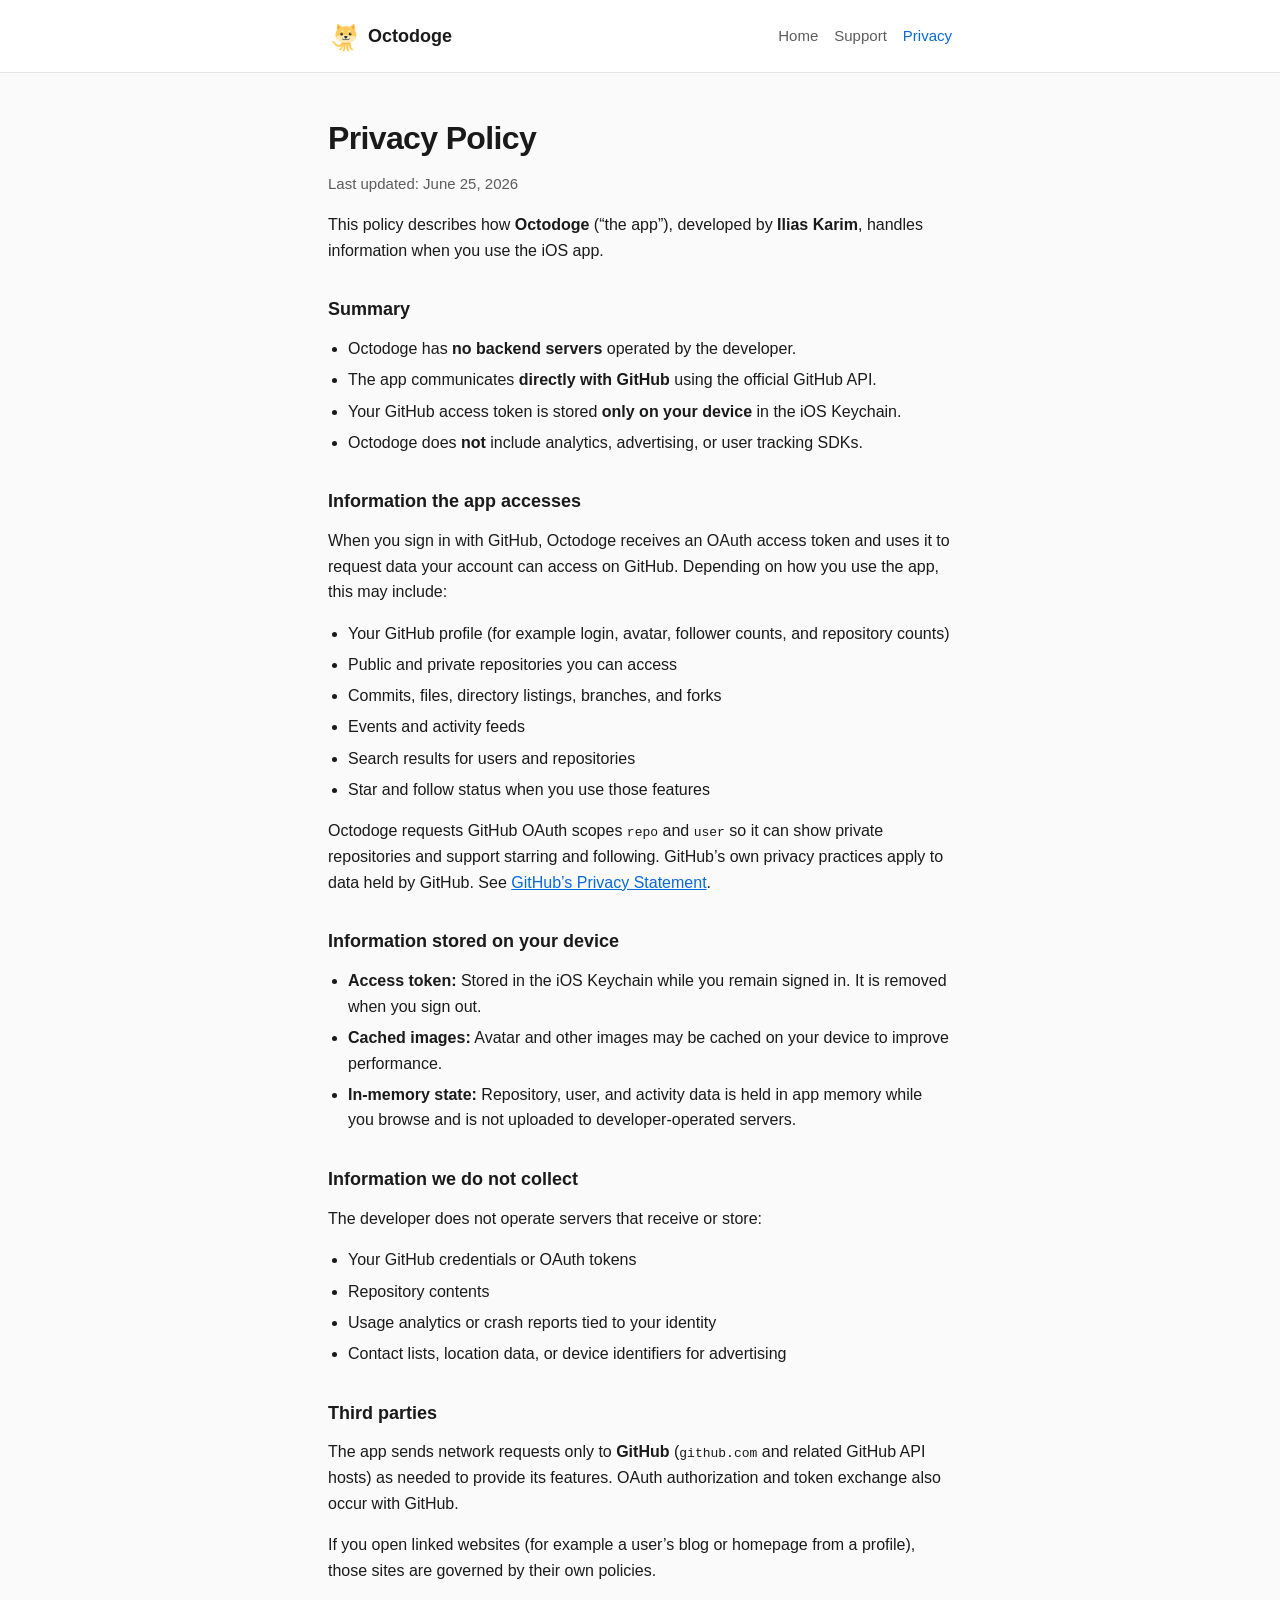
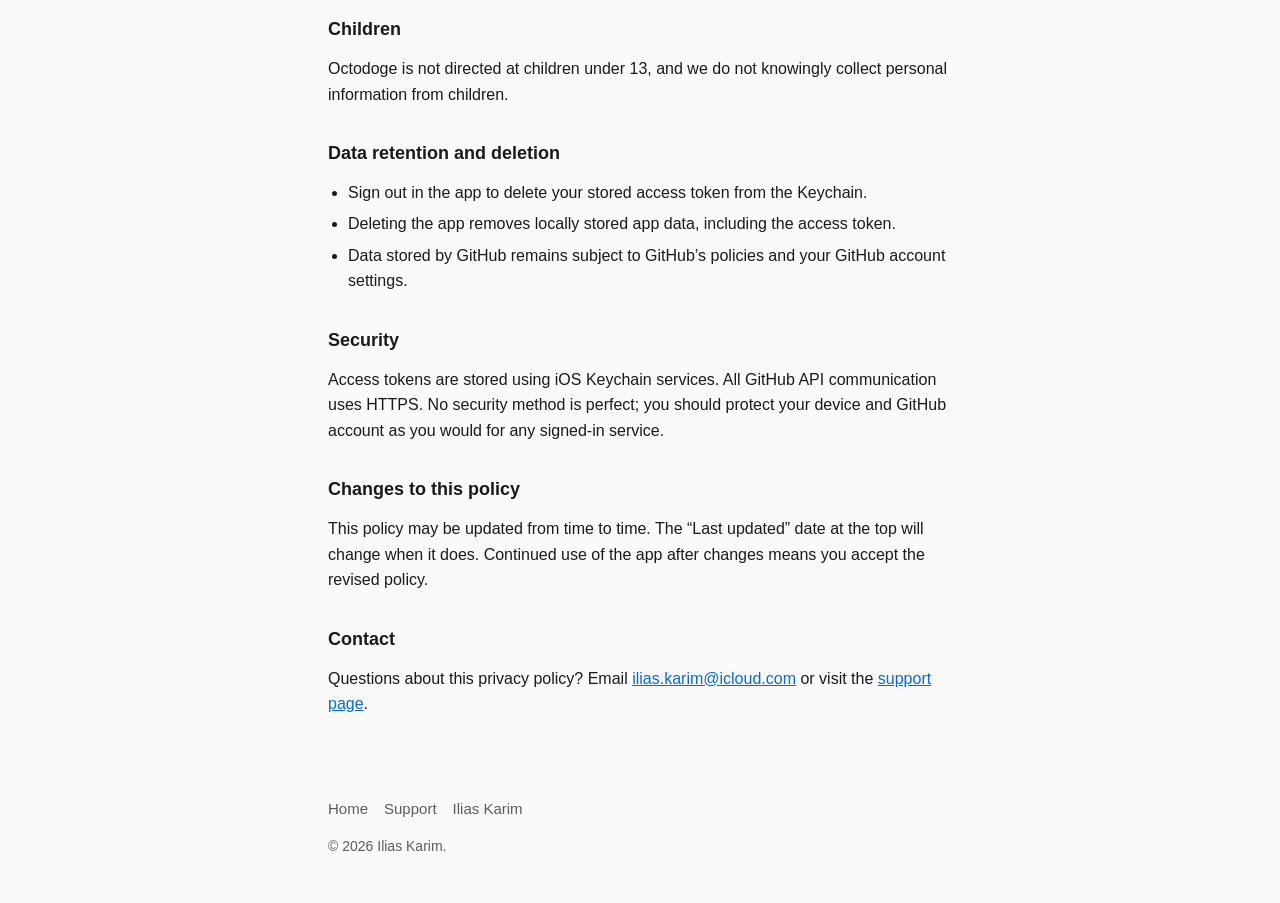
==== privacy/index.html @ dbbca690 "Add favicon and apple-touch-icon across the site. Co-authored-by: Cursor <cursoragent@cursor.com>" ====
<!DOCTYPE html>
<html lang="en">
  <head>
    <meta charset="utf-8" />
    <meta name="viewport" content="width=device-width, initial-scale=1" />
    <title>Octodoge Privacy Policy</title>
    <meta
      name="description"
      content="Privacy policy for Octodoge on iOS."
    />
    <link rel="icon" href="/assets/favicon.png" type="image/png" />
    <link rel="apple-touch-icon" href="/assets/apple-touch-icon.png" />
    <link rel="stylesheet" href="/styles.css" />
  </head>
  <body>
    <header>
      <div class="header-inner">
        <a class="logo" href="/">
          <img src="/assets/octodoge.png" width="32" height="32" alt="" />
          <span>Octodoge</span>
        </a>
        <nav aria-label="Site">
          <a href="/">Home</a>
          <a href="/support/">Support</a>
          <a href="/privacy/" aria-current="page">Privacy</a>
        </nav>
      </div>
    </header>

    <main class="prose">
      <h1>Privacy Policy</h1>
      <p class="updated">Last updated: June 25, 2026</p>

      <p>
        This policy describes how <strong>Octodoge</strong> (“the app”), developed by
        <strong>Ilias Karim</strong>, handles information when you use the iOS app.
      </p>

      <h2>Summary</h2>
      <ul>
        <li>Octodoge has <strong>no backend servers</strong> operated by the developer.</li>
        <li>The app communicates <strong>directly with GitHub</strong> using the official GitHub API.</li>
        <li>Your GitHub access token is stored <strong>only on your device</strong> in the iOS Keychain.</li>
        <li>Octodoge does <strong>not</strong> include analytics, advertising, or user tracking SDKs.</li>
      </ul>

      <h2>Information the app accesses</h2>
      <p>
        When you sign in with GitHub, Octodoge receives an OAuth access token and uses it to request
        data your account can access on GitHub. Depending on how you use the app, this may include:
      </p>
      <ul>
        <li>Your GitHub profile (for example login, avatar, follower counts, and repository counts)</li>
        <li>Public and private repositories you can access</li>
        <li>Commits, files, directory listings, branches, and forks</li>
        <li>Events and activity feeds</li>
        <li>Search results for users and repositories</li>
        <li>Star and follow status when you use those features</li>
      </ul>
      <p>
        Octodoge requests GitHub OAuth scopes <code>repo</code> and <code>user</code> so it can show
        private repositories and support starring and following. GitHub’s own privacy practices apply
        to data held by GitHub. See
        <a href="https://docs.github.com/en/site-policy/privacy-policies/github-general-privacy-statement"
          >GitHub’s Privacy Statement</a
        >.
      </p>

      <h2>Information stored on your device</h2>
      <ul>
        <li>
          <strong>Access token:</strong> Stored in the iOS Keychain while you remain signed in. It is
          removed when you sign out.
        </li>
        <li>
          <strong>Cached images:</strong> Avatar and other images may be cached on your device to
          improve performance.
        </li>
        <li>
          <strong>In-memory state:</strong> Repository, user, and activity data is held in app memory
          while you browse and is not uploaded to developer-operated servers.
        </li>
      </ul>

      <h2>Information we do not collect</h2>
      <p>The developer does not operate servers that receive or store:</p>
      <ul>
        <li>Your GitHub credentials or OAuth tokens</li>
        <li>Repository contents</li>
        <li>Usage analytics or crash reports tied to your identity</li>
        <li>Contact lists, location data, or device identifiers for advertising</li>
      </ul>

      <h2>Third parties</h2>
      <p>
        The app sends network requests only to <strong>GitHub</strong> (<code>github.com</code> and
        related GitHub API hosts) as needed to provide its features. OAuth authorization and token
        exchange also occur with GitHub.
      </p>
      <p>
        If you open linked websites (for example a user’s blog or homepage from a profile), those
        sites are governed by their own policies.
      </p>

      <h2>Children</h2>
      <p>Octodoge is not directed at children under 13, and we do not knowingly collect personal information from children.</p>

      <h2>Data retention and deletion</h2>
      <ul>
        <li>Sign out in the app to delete your stored access token from the Keychain.</li>
        <li>Deleting the app removes locally stored app data, including the access token.</li>
        <li>Data stored by GitHub remains subject to GitHub’s policies and your GitHub account settings.</li>
      </ul>

      <h2>Security</h2>
      <p>
        Access tokens are stored using iOS Keychain services. All GitHub API communication uses
        HTTPS. No security method is perfect; you should protect your device and GitHub account as
        you would for any signed-in service.
      </p>

      <h2>Changes to this policy</h2>
      <p>
        This policy may be updated from time to time. The “Last updated” date at the top will change
        when it does. Continued use of the app after changes means you accept the revised policy.
      </p>

      <h2>Contact</h2>
      <p>
        Questions about this privacy policy? Email
        <a href="mailto:ilias.karim@icloud.com">ilias.karim@icloud.com</a> or visit the
        <a href="/support/">support page</a>.
      </p>
    </main>

    <footer>
      <nav aria-label="Footer">
        <a href="/">Home</a>
        <a href="/support/">Support</a>
        <a href="https://iliaskarim.com">Ilias Karim</a>
      </nav>
      <p>© 2026 Ilias Karim.</p>
    </footer>
  </body>
</html>
---- styles.css ----
:root {
  color-scheme: light dark;
  --bg: #fafafa;
  --surface: #ffffff;
  --text: #1a1a1a;
  --muted: #5c5c5c;
  --accent: #0969da;
  --border: #e6e6e6;
  --max-width: 42rem;
}

@media (prefers-color-scheme: dark) {
  :root {
    --bg: #0d1117;
    --surface: #161b22;
    --text: #f0f6fc;
    --muted: #8b949e;
    --accent: #58a6ff;
    --border: #30363d;
  }
}

* {
  box-sizing: border-box;
}

body {
  margin: 0;
  font-family: -apple-system, BlinkMacSystemFont, "Segoe UI", Roboto, Helvetica, Arial, sans-serif;
  line-height: 1.6;
  color: var(--text);
  background: var(--bg);
}

a {
  color: var(--accent);
}

a:hover {
  text-decoration: none;
}

header {
  border-bottom: 1px solid var(--border);
  background: var(--surface);
}

.header-inner {
  max-width: var(--max-width);
  margin: 0 auto;
  padding: 1.25rem 1.5rem;
  display: flex;
  align-items: center;
  justify-content: space-between;
  gap: 1rem;
}

.logo {
  display: inline-flex;
  align-items: center;
  gap: 0.5rem;
  font-size: 1.125rem;
  font-weight: 700;
  line-height: 1;
  color: var(--text);
  text-decoration: none;
}

.logo img {
  display: block;
  width: 2rem;
  height: 2rem;
  flex-shrink: 0;
}

nav {
  display: flex;
  gap: 1rem;
  font-size: 0.9375rem;
}

nav a {
  color: var(--muted);
  text-decoration: none;
}

nav a:hover,
nav a[aria-current="page"] {
  color: var(--accent);
}

main {
  max-width: var(--max-width);
  margin: 0 auto;
  padding: 2.5rem 1.5rem 4rem;
}

.hero {
  margin-bottom: 2.5rem;
}

.hero h1 {
  margin: 0 0 0.75rem;
  font-size: clamp(2rem, 5vw, 2.75rem);
  line-height: 1.15;
  letter-spacing: -0.02em;
}

.lead {
  margin: 0;
  font-size: 1.125rem;
  color: var(--muted);
  max-width: 36rem;
}

.phone-strip {
  display: flex;
  flex-wrap: wrap;
  justify-content: center;
  align-items: flex-end;
  gap: 0.85rem;
  width: min(50rem, calc(100vw - 2rem));
  margin: 2rem 0 0;
  margin-left: 50%;
  translate: -50%;
}

.phone {
  position: relative;
  margin: 0;
  width: min(11rem, calc(50% - 0.5rem));
  border-radius: 1.65rem;
  padding: 0.35rem;
  background: #1c1c1e;
  box-shadow:
    0 0 0 1px rgba(0, 0, 0, 0.12),
    0 1rem 2.5rem rgba(0, 0, 0, 0.12);
}

.phone::after {
  content: "";
  position: absolute;
  z-index: 1;
  top: 0.72rem;
  left: 50%;
  translate: -50% 0;
  width: 30%;
  height: 1.05rem;
  border-radius: 999px;
  background: #000;
  pointer-events: none;
}

@media (min-width: 40rem) {
  .phone-strip {
    flex-wrap: nowrap;
    gap: 0.75rem;
  }

  .phone {
    width: min(11.25rem, 23%);
  }
}

@media (prefers-color-scheme: dark) {
  .phone {
    background: #2c2c2e;
    box-shadow:
      0 0 0 1px rgba(255, 255, 255, 0.08),
      0 1rem 2.5rem rgba(0, 0, 0, 0.45);
  }
}

.phone img {
  display: block;
  width: 100%;
  height: auto;
  border-radius: 1.35rem;
}

.card {
  background: var(--surface);
  border: 1px solid var(--border);
  border-radius: 0.75rem;
  padding: 1.25rem 1.5rem;
  margin-bottom: 1rem;
}

.card h2,
.card h3 {
  margin: 0 0 0.5rem;
  font-size: 1rem;
}

.card p:last-child,
.card ul:last-child {
  margin-bottom: 0;
}

.features {
  display: grid;
  gap: 1rem;
  margin: 2rem 0;
}

.features h2 {
  margin: 0 0 1rem;
  font-size: 1.25rem;
}

.feature-grid {
  display: grid;
  gap: 1rem;
}

@media (min-width: 36rem) {
  .feature-grid {
    grid-template-columns: repeat(2, minmax(0, 1fr));
  }
}

ul {
  padding-left: 1.25rem;
}

li + li {
  margin-top: 0.35rem;
}

.contact-list {
  list-style: none;
  padding: 0;
  margin: 0;
}

.contact-list li + li {
  margin-top: 0.75rem;
}

.contact-label {
  display: block;
  font-size: 0.8125rem;
  font-weight: 600;
  text-transform: uppercase;
  letter-spacing: 0.04em;
  color: var(--muted);
  margin-bottom: 0.15rem;
}

footer {
  max-width: var(--max-width);
  margin: 0 auto;
  padding: 0 1.5rem 2rem;
  color: var(--muted);
  font-size: 0.875rem;
}

footer nav {
  margin-bottom: 0.75rem;
}

.prose h1 {
  margin: 0 0 0.5rem;
  font-size: 2rem;
  letter-spacing: -0.02em;
}

.prose h2 {
  margin: 2rem 0 0.75rem;
  font-size: 1.125rem;
}

.prose p,
.prose ul {
  margin: 0 0 1rem;
}

.prose .updated {
  color: var(--muted);
  font-size: 0.9375rem;
}
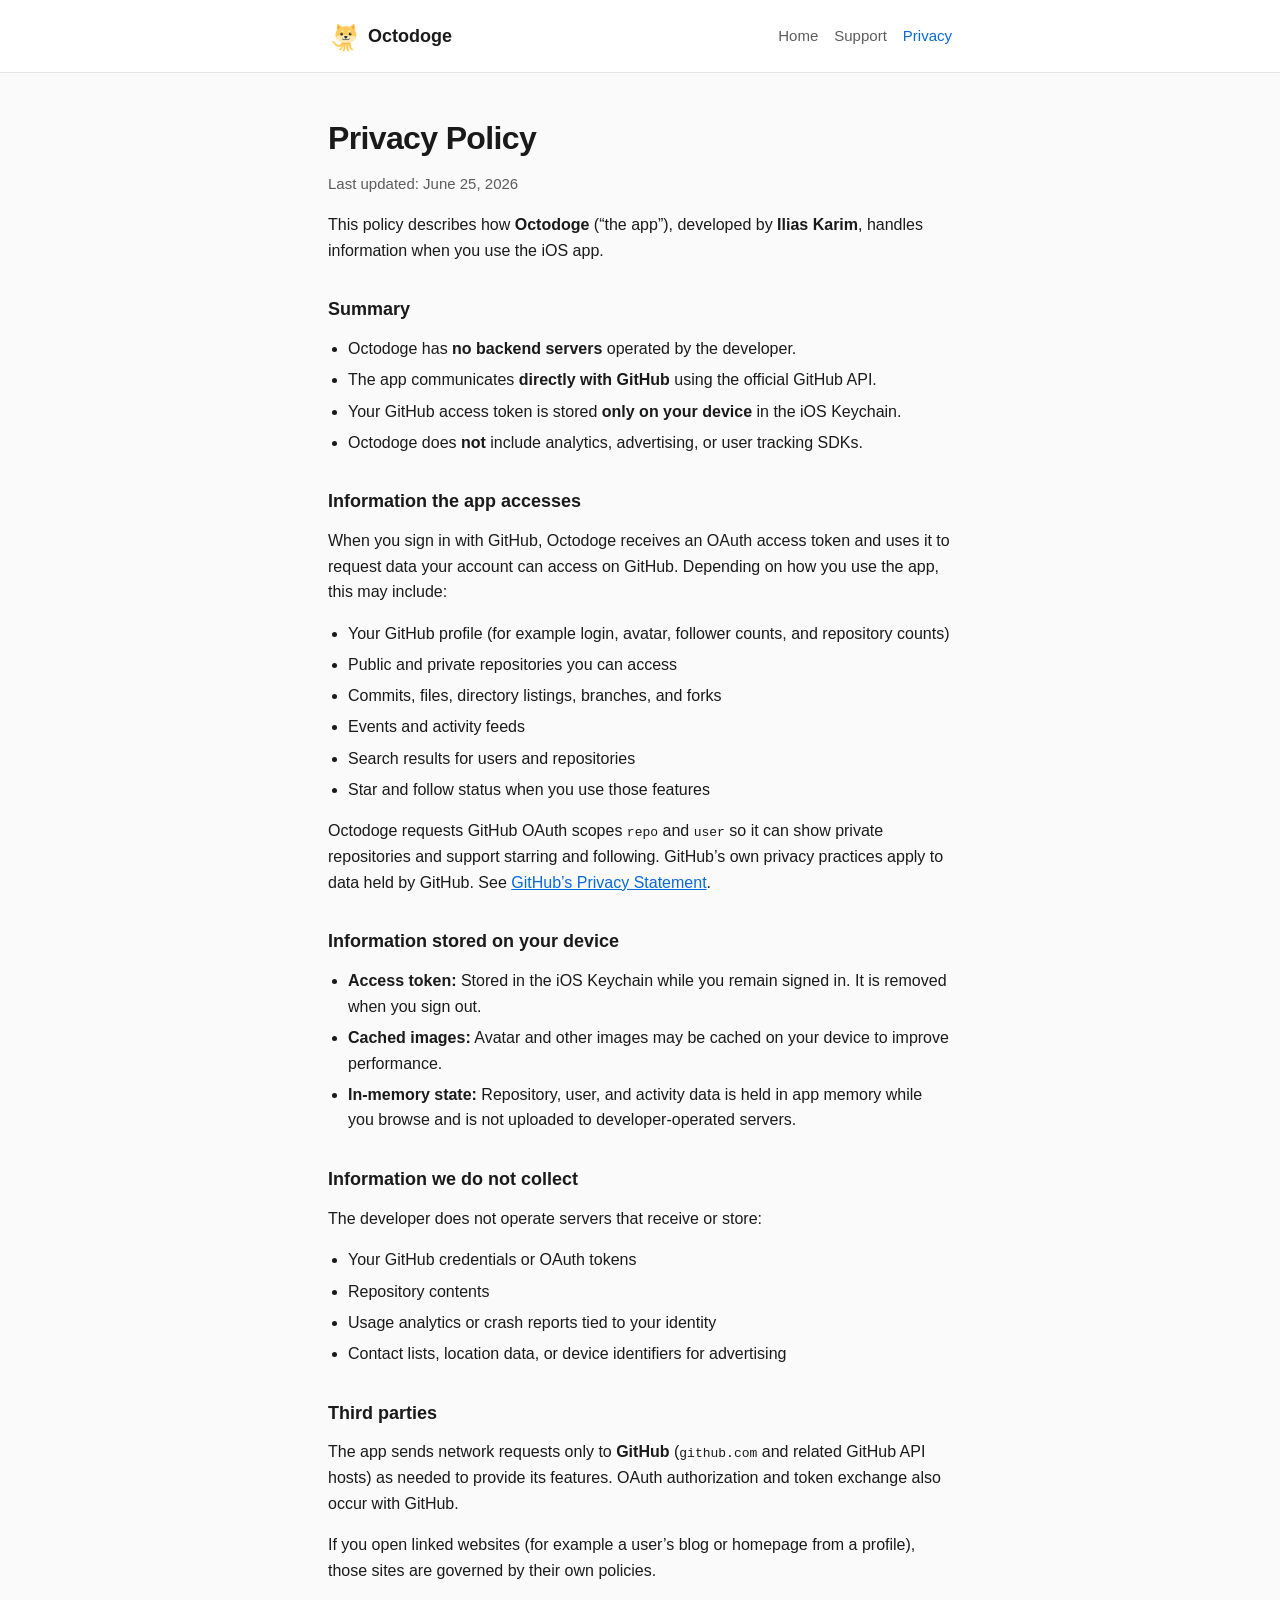
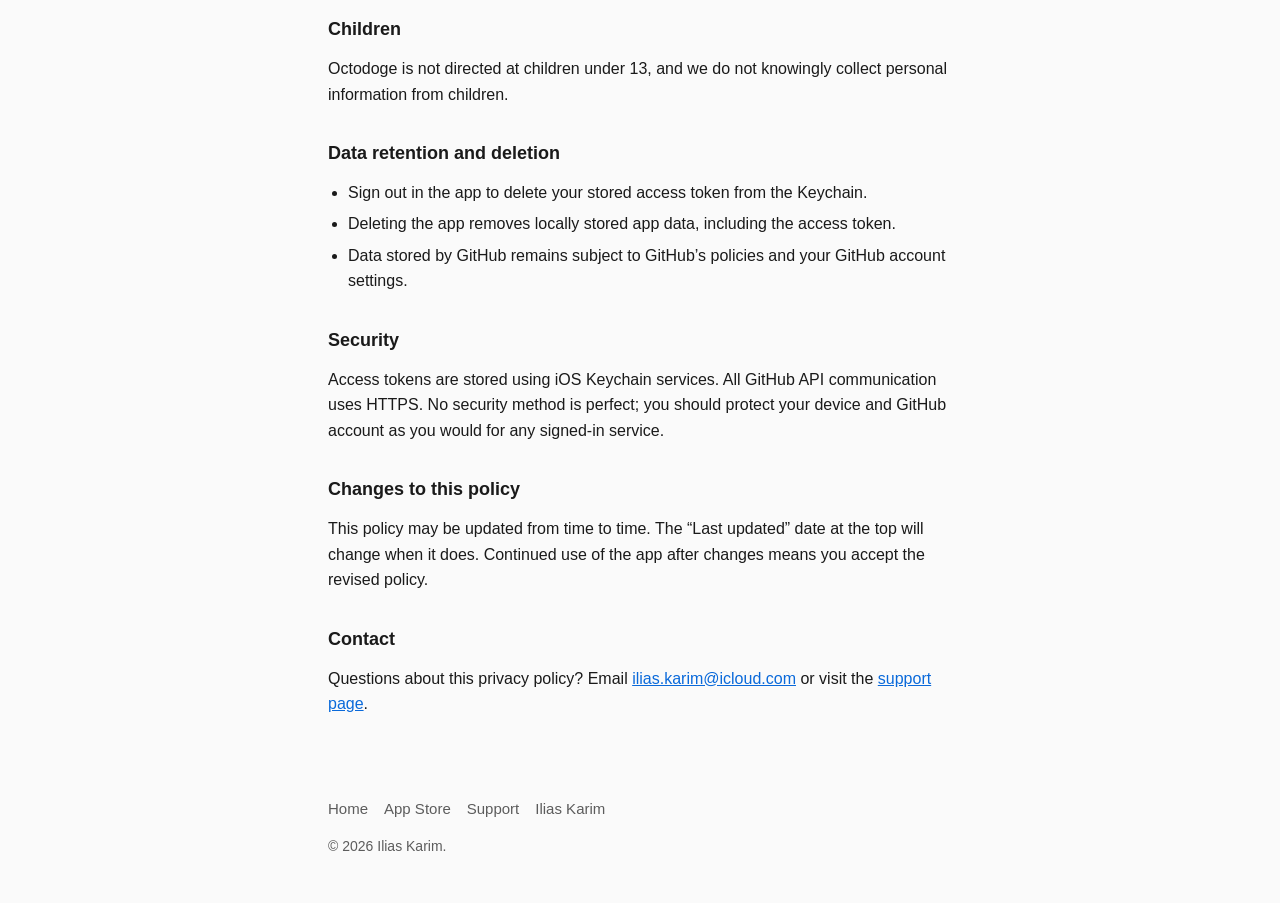
==== commit 79d146fe: "Add App Store download badge now that the app is live. Link the official badge from the homepage her" ====
--- a/privacy/index.html
+++ b/privacy/index.html
@@ -136,6 +136,7 @@
     <footer>
       <nav aria-label="Footer">
         <a href="/">Home</a>
+        <a href="https://apps.apple.com/app/octodoge-github-companion/id6784353654">App Store</a>
         <a href="/support/">Support</a>
         <a href="https://iliaskarim.com">Ilias Karim</a>
       </nav>
--- a/styles.css
+++ b/styles.css
@@ -111,6 +111,21 @@
   font-size: 1.125rem;
   color: var(--muted);
   max-width: 36rem;
+}
+
+.store-cta {
+  margin: 1.5rem 0 0;
+}
+
+.app-store-badge {
+  display: inline-block;
+  line-height: 0;
+}
+
+.app-store-badge img {
+  display: block;
+  width: 7.5rem;
+  height: auto;
 }
 
 .phone-strip {
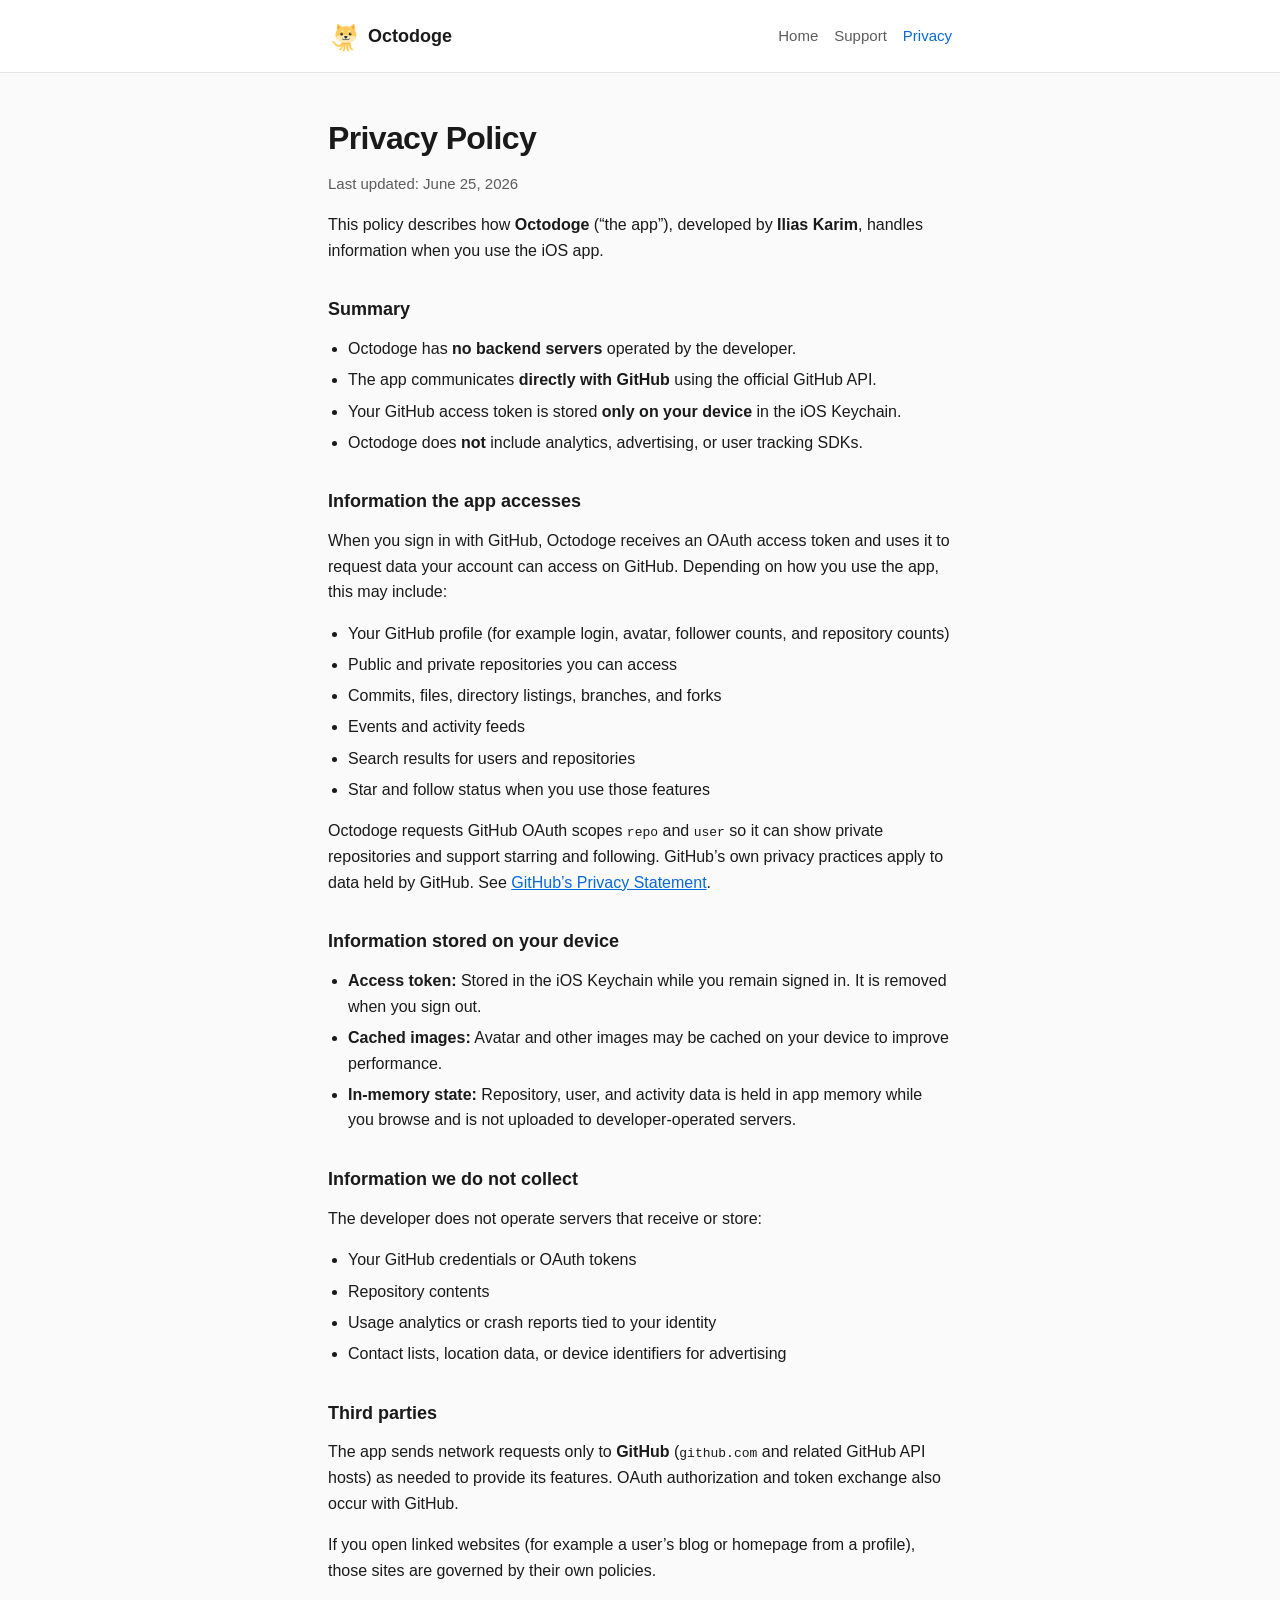
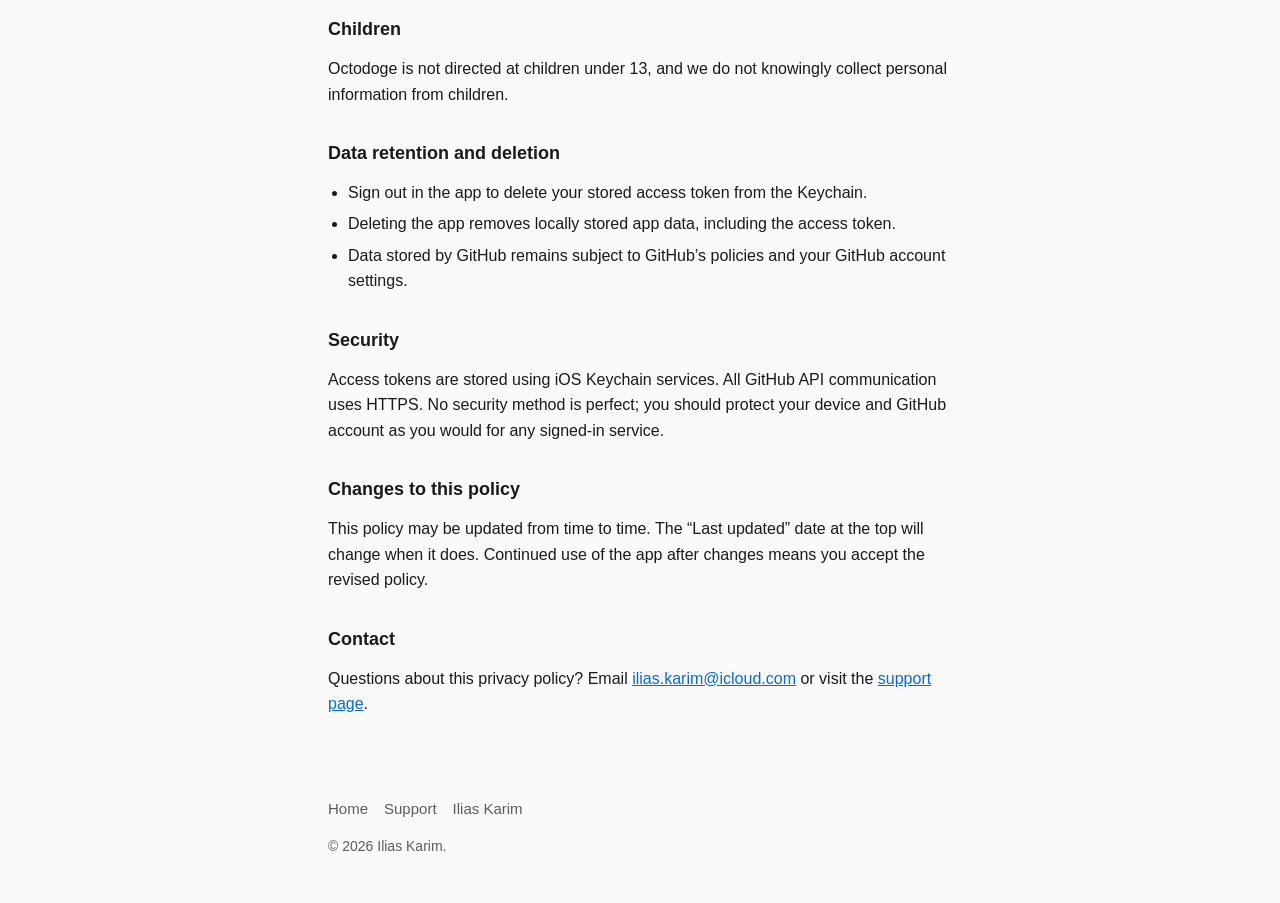
==== commit 2a6345b7: "Add lightweight SEO basics for the marketing site. Canonical URLs, Open Graph/Twitter cards, JSON-LD" ====
--- a/privacy/index.html
+++ b/privacy/index.html
@@ -8,6 +8,28 @@
       name="description"
       content="Privacy policy for Octodoge on iOS."
     />
+    <link rel="canonical" href="https://octodoge.com/privacy/" />
+    <meta property="og:type" content="website" />
+    <meta property="og:site_name" content="Octodoge" />
+    <meta property="og:locale" content="en_US" />
+    <meta property="og:url" content="https://octodoge.com/privacy/" />
+    <meta property="og:title" content="Octodoge Privacy Policy" />
+    <meta
+      property="og:description"
+      content="Privacy policy for Octodoge on iOS."
+    />
+    <meta property="og:image" content="https://octodoge.com/assets/apple-touch-icon.png" />
+    <meta property="og:image:width" content="180" />
+    <meta property="og:image:height" content="180" />
+    <meta property="og:image:alt" content="Octodoge app icon" />
+    <meta name="twitter:card" content="summary" />
+    <meta name="twitter:title" content="Octodoge Privacy Policy" />
+    <meta
+      name="twitter:description"
+      content="Privacy policy for Octodoge on iOS."
+    />
+    <meta name="twitter:image" content="https://octodoge.com/assets/apple-touch-icon.png" />
+    <meta name="twitter:image:alt" content="Octodoge app icon" />
     <link rel="icon" href="/assets/favicon.png" type="image/png" />
     <link rel="apple-touch-icon" href="/assets/apple-touch-icon.png" />
     <link rel="stylesheet" href="/styles.css" />
@@ -136,7 +158,6 @@
     <footer>
       <nav aria-label="Footer">
         <a href="/">Home</a>
-        <a href="https://apps.apple.com/app/octodoge-github-companion/id6784353654">App Store</a>
         <a href="/support/">Support</a>
         <a href="https://iliaskarim.com">Ilias Karim</a>
       </nav>
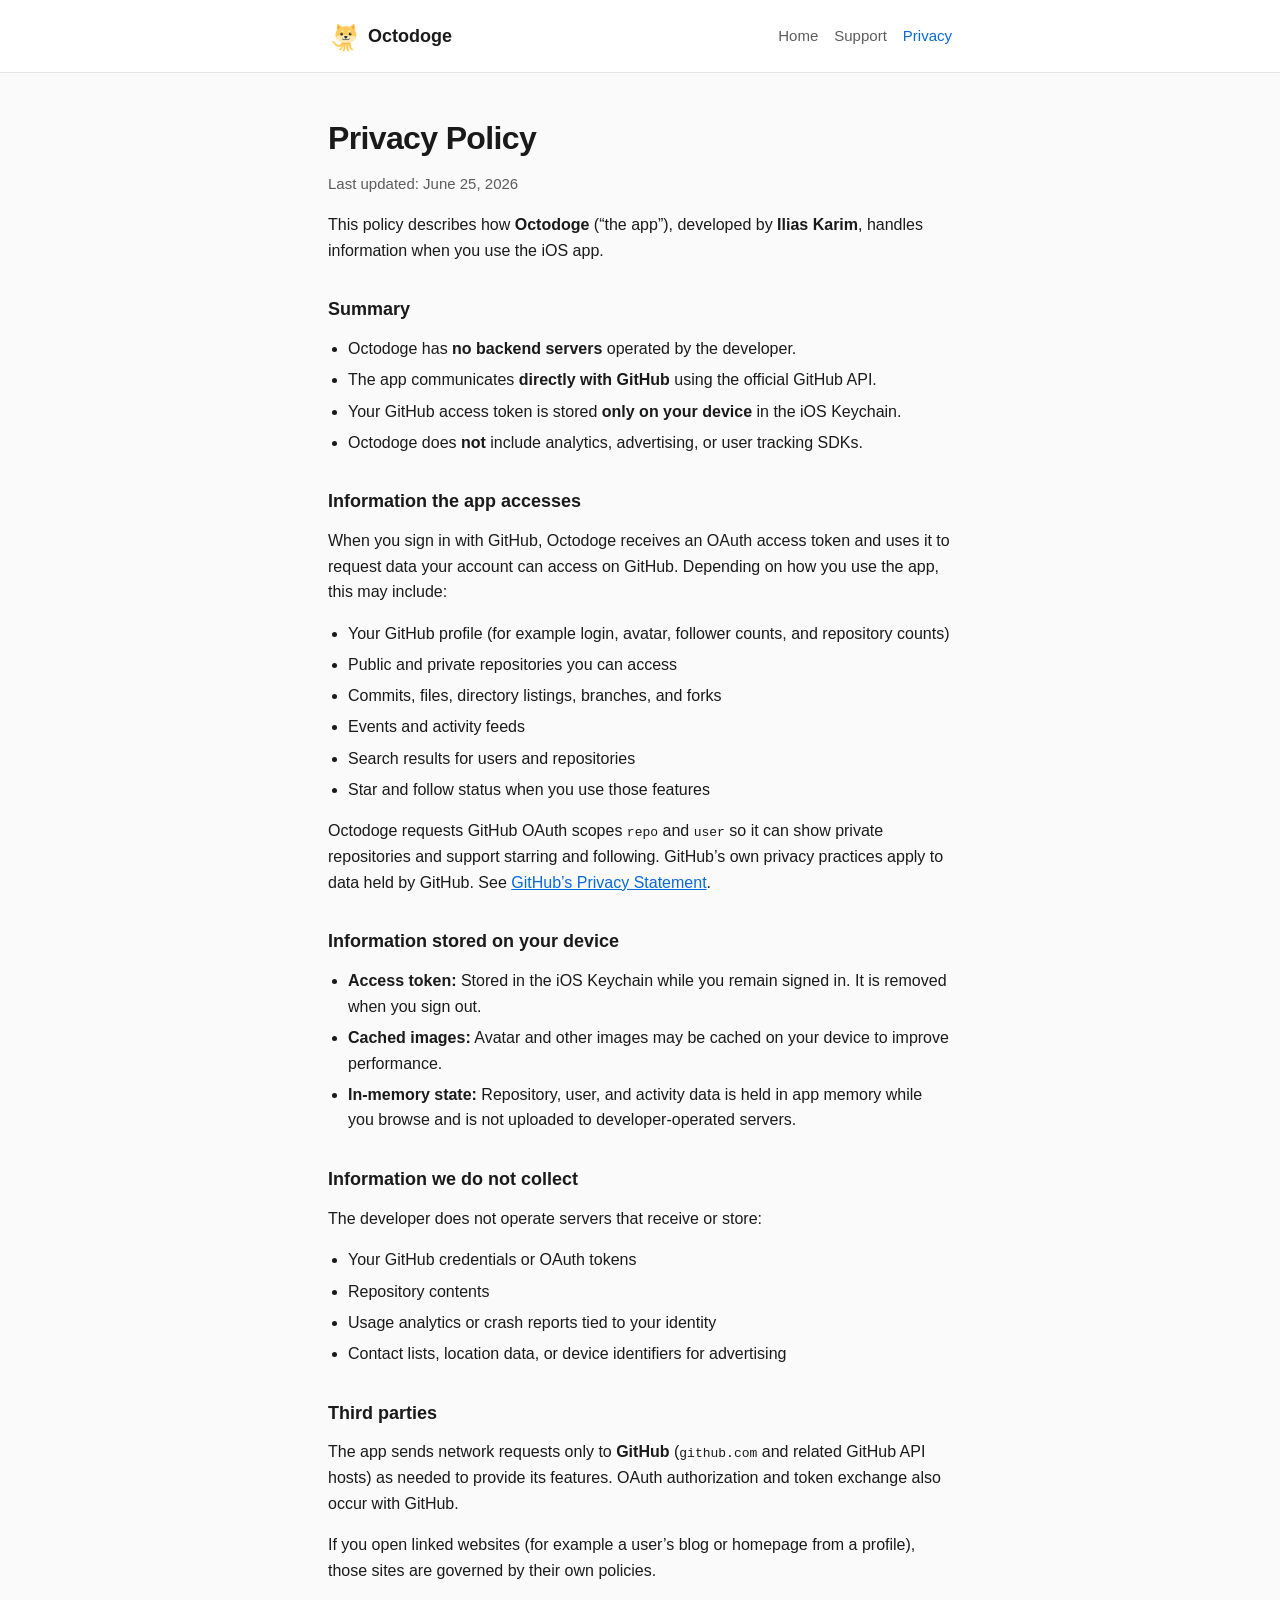
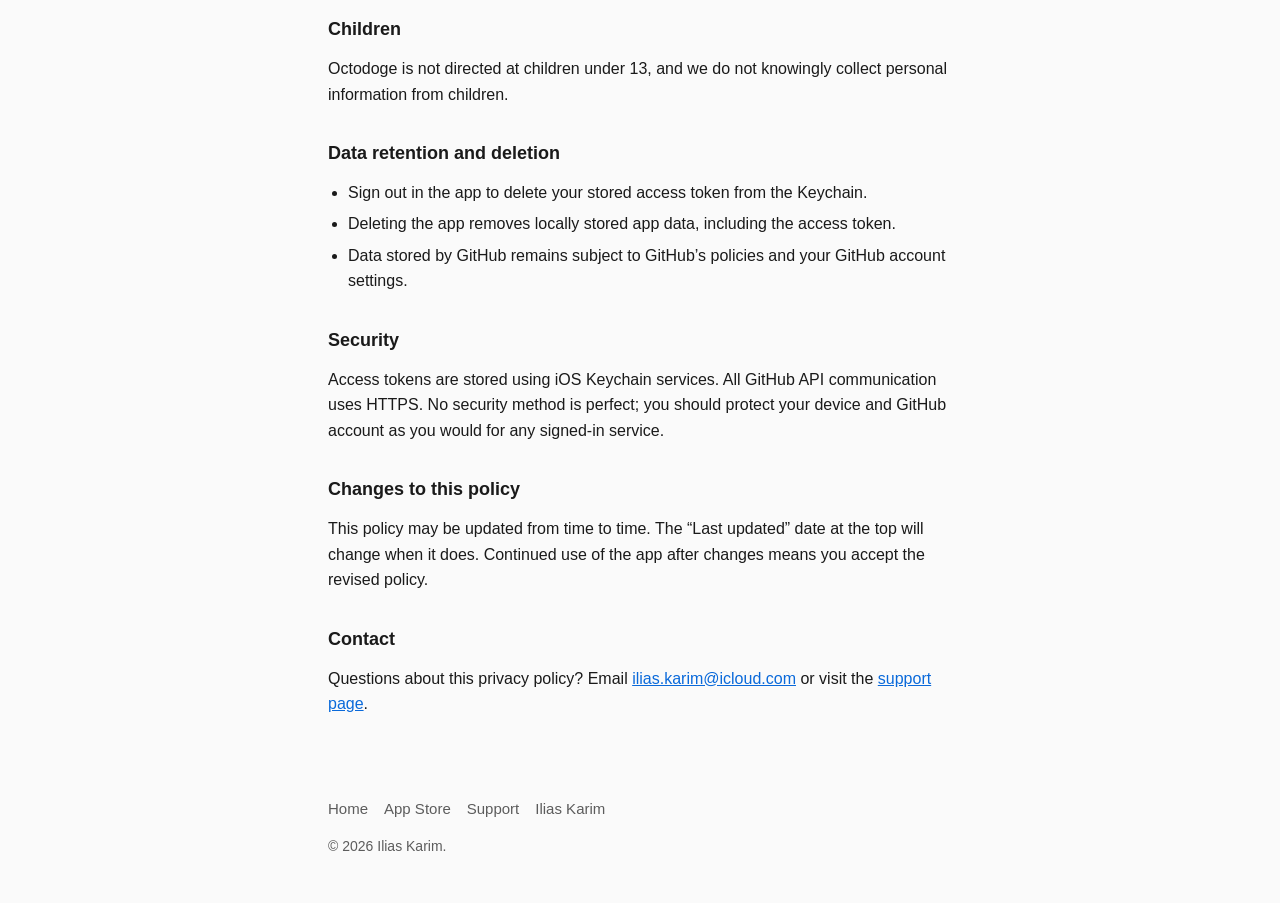
==== commit 3f46ff74: "Add App Store download button (#1) * Add App Store download badge now that the app is live.  Link th" ====
--- a/privacy/index.html
+++ b/privacy/index.html
@@ -8,28 +8,6 @@
       name="description"
       content="Privacy policy for Octodoge on iOS."
     />
-    <link rel="canonical" href="https://octodoge.com/privacy/" />
-    <meta property="og:type" content="website" />
-    <meta property="og:site_name" content="Octodoge" />
-    <meta property="og:locale" content="en_US" />
-    <meta property="og:url" content="https://octodoge.com/privacy/" />
-    <meta property="og:title" content="Octodoge Privacy Policy" />
-    <meta
-      property="og:description"
-      content="Privacy policy for Octodoge on iOS."
-    />
-    <meta property="og:image" content="https://octodoge.com/assets/apple-touch-icon.png" />
-    <meta property="og:image:width" content="180" />
-    <meta property="og:image:height" content="180" />
-    <meta property="og:image:alt" content="Octodoge app icon" />
-    <meta name="twitter:card" content="summary" />
-    <meta name="twitter:title" content="Octodoge Privacy Policy" />
-    <meta
-      name="twitter:description"
-      content="Privacy policy for Octodoge on iOS."
-    />
-    <meta name="twitter:image" content="https://octodoge.com/assets/apple-touch-icon.png" />
-    <meta name="twitter:image:alt" content="Octodoge app icon" />
     <link rel="icon" href="/assets/favicon.png" type="image/png" />
     <link rel="apple-touch-icon" href="/assets/apple-touch-icon.png" />
     <link rel="stylesheet" href="/styles.css" />
@@ -158,6 +136,7 @@
     <footer>
       <nav aria-label="Footer">
         <a href="/">Home</a>
+        <a href="https://apps.apple.com/app/octodoge-github-companion/id6784353654">App Store</a>
         <a href="/support/">Support</a>
         <a href="https://iliaskarim.com">Ilias Karim</a>
       </nav>
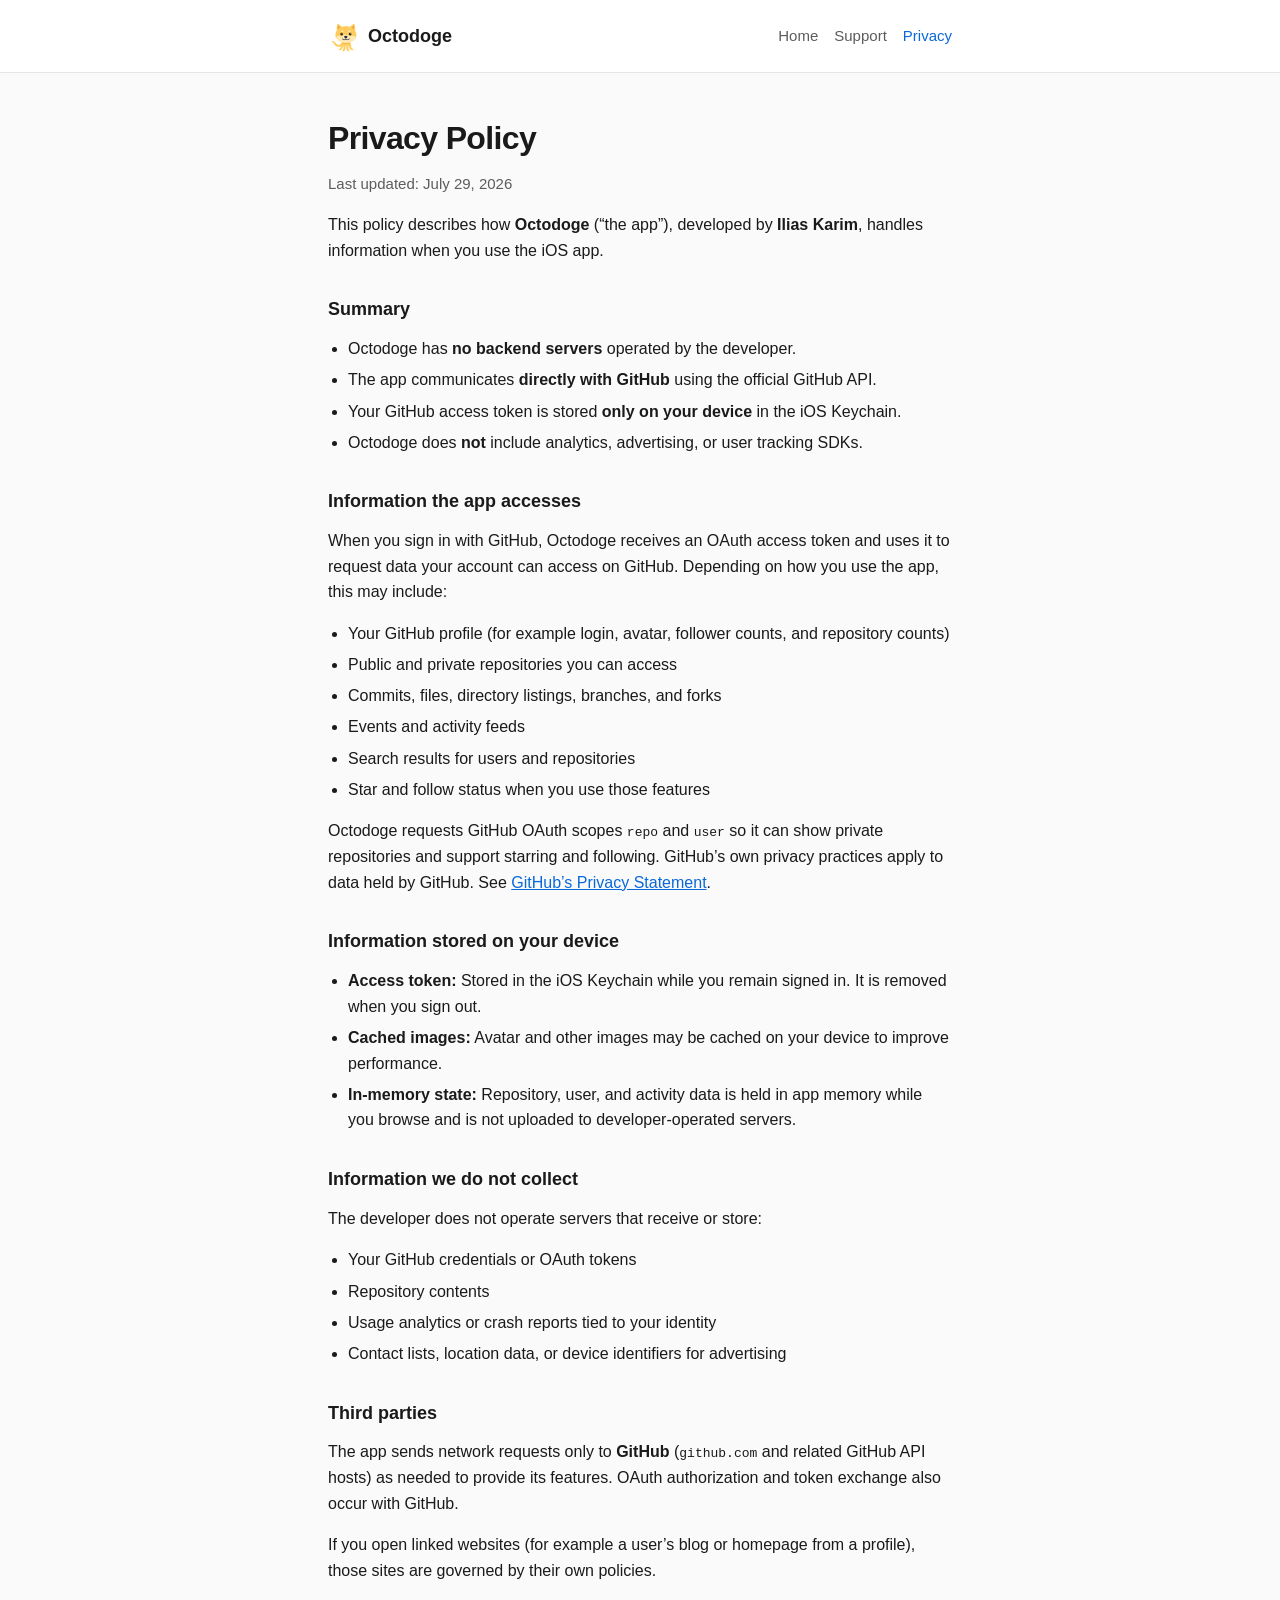
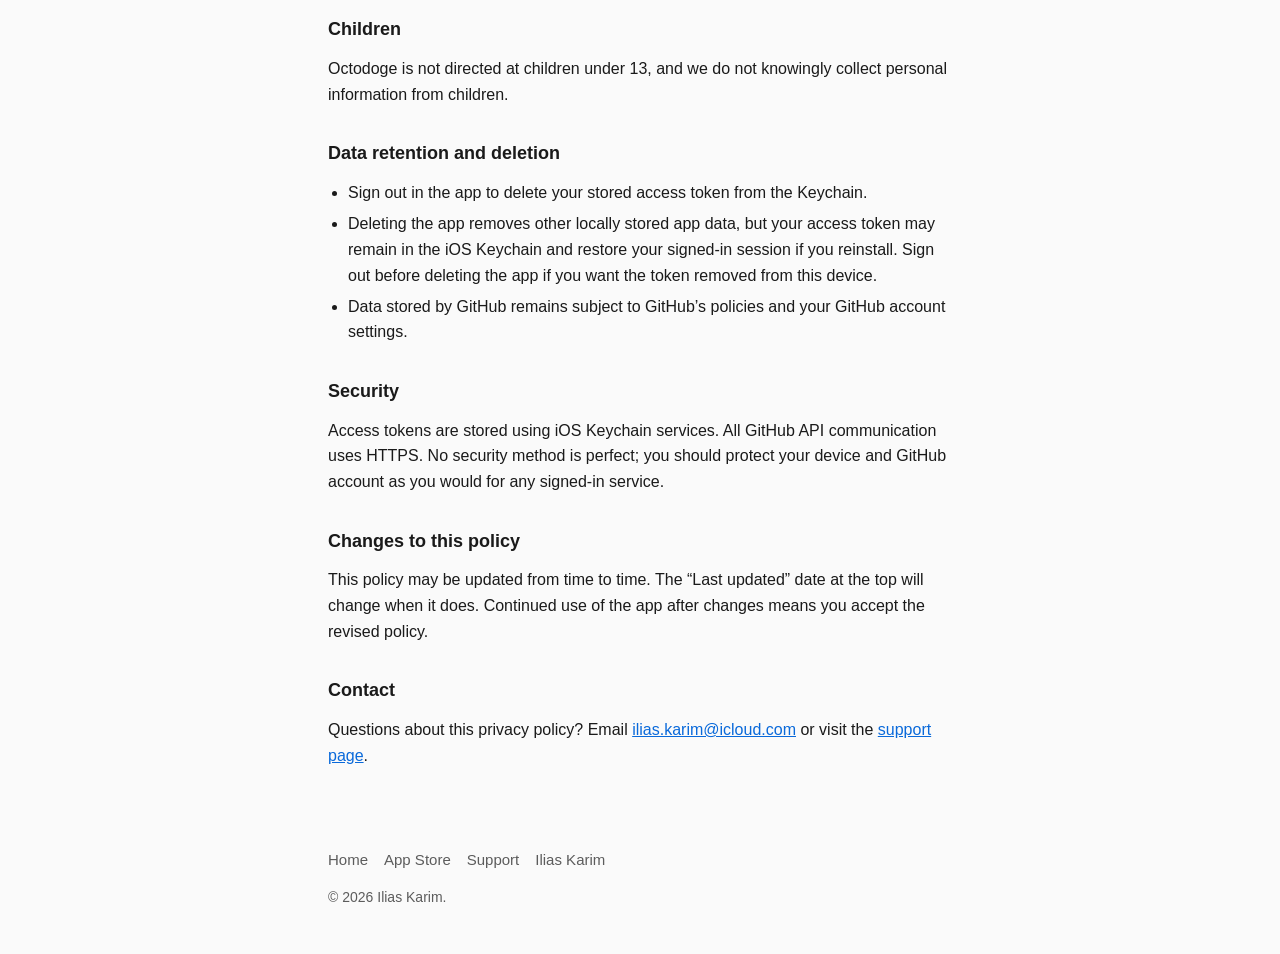
==== commit c20a8f78: "Correct Keychain token retention claims on privacy and support. Deleting the app does not reliably c" ====
--- a/privacy/index.html
+++ b/privacy/index.html
@@ -8,6 +8,28 @@
       name="description"
       content="Privacy policy for Octodoge on iOS."
     />
+    <link rel="canonical" href="https://octodoge.com/privacy/" />
+    <meta property="og:type" content="website" />
+    <meta property="og:site_name" content="Octodoge" />
+    <meta property="og:locale" content="en_US" />
+    <meta property="og:url" content="https://octodoge.com/privacy/" />
+    <meta property="og:title" content="Octodoge Privacy Policy" />
+    <meta
+      property="og:description"
+      content="Privacy policy for Octodoge on iOS."
+    />
+    <meta property="og:image" content="https://octodoge.com/assets/apple-touch-icon.png" />
+    <meta property="og:image:width" content="180" />
+    <meta property="og:image:height" content="180" />
+    <meta property="og:image:alt" content="Octodoge app icon" />
+    <meta name="twitter:card" content="summary" />
+    <meta name="twitter:title" content="Octodoge Privacy Policy" />
+    <meta
+      name="twitter:description"
+      content="Privacy policy for Octodoge on iOS."
+    />
+    <meta name="twitter:image" content="https://octodoge.com/assets/apple-touch-icon.png" />
+    <meta name="twitter:image:alt" content="Octodoge app icon" />
     <link rel="icon" href="/assets/favicon.png" type="image/png" />
     <link rel="apple-touch-icon" href="/assets/apple-touch-icon.png" />
     <link rel="stylesheet" href="/styles.css" />
@@ -29,7 +51,7 @@
 
     <main class="prose">
       <h1>Privacy Policy</h1>
-      <p class="updated">Last updated: June 25, 2026</p>
+      <p class="updated">Last updated: July 29, 2026</p>
 
       <p>
         This policy describes how <strong>Octodoge</strong> (“the app”), developed by
@@ -108,7 +130,11 @@
       <h2>Data retention and deletion</h2>
       <ul>
         <li>Sign out in the app to delete your stored access token from the Keychain.</li>
-        <li>Deleting the app removes locally stored app data, including the access token.</li>
+        <li>
+          Deleting the app removes other locally stored app data, but your access token may remain
+          in the iOS Keychain and restore your signed-in session if you reinstall. Sign out before
+          deleting the app if you want the token removed from this device.
+        </li>
         <li>Data stored by GitHub remains subject to GitHub’s policies and your GitHub account settings.</li>
       </ul>
 
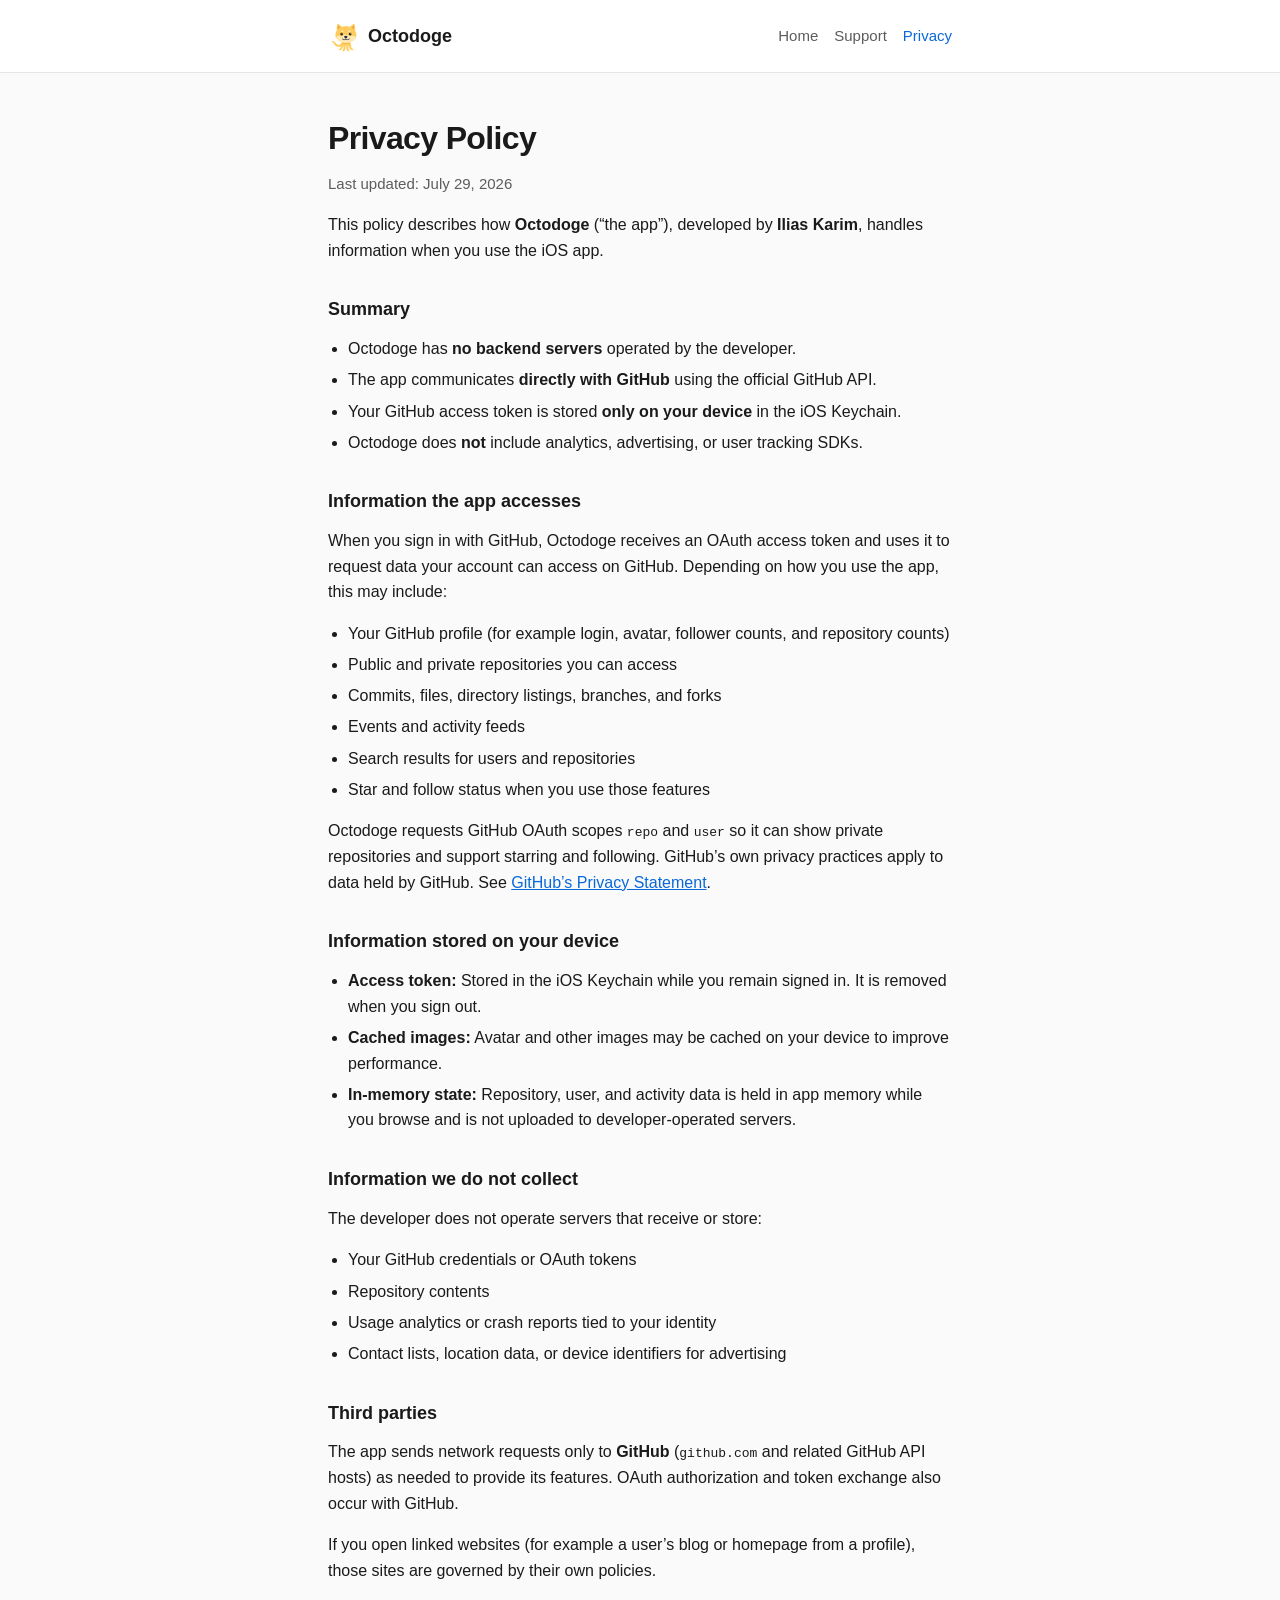
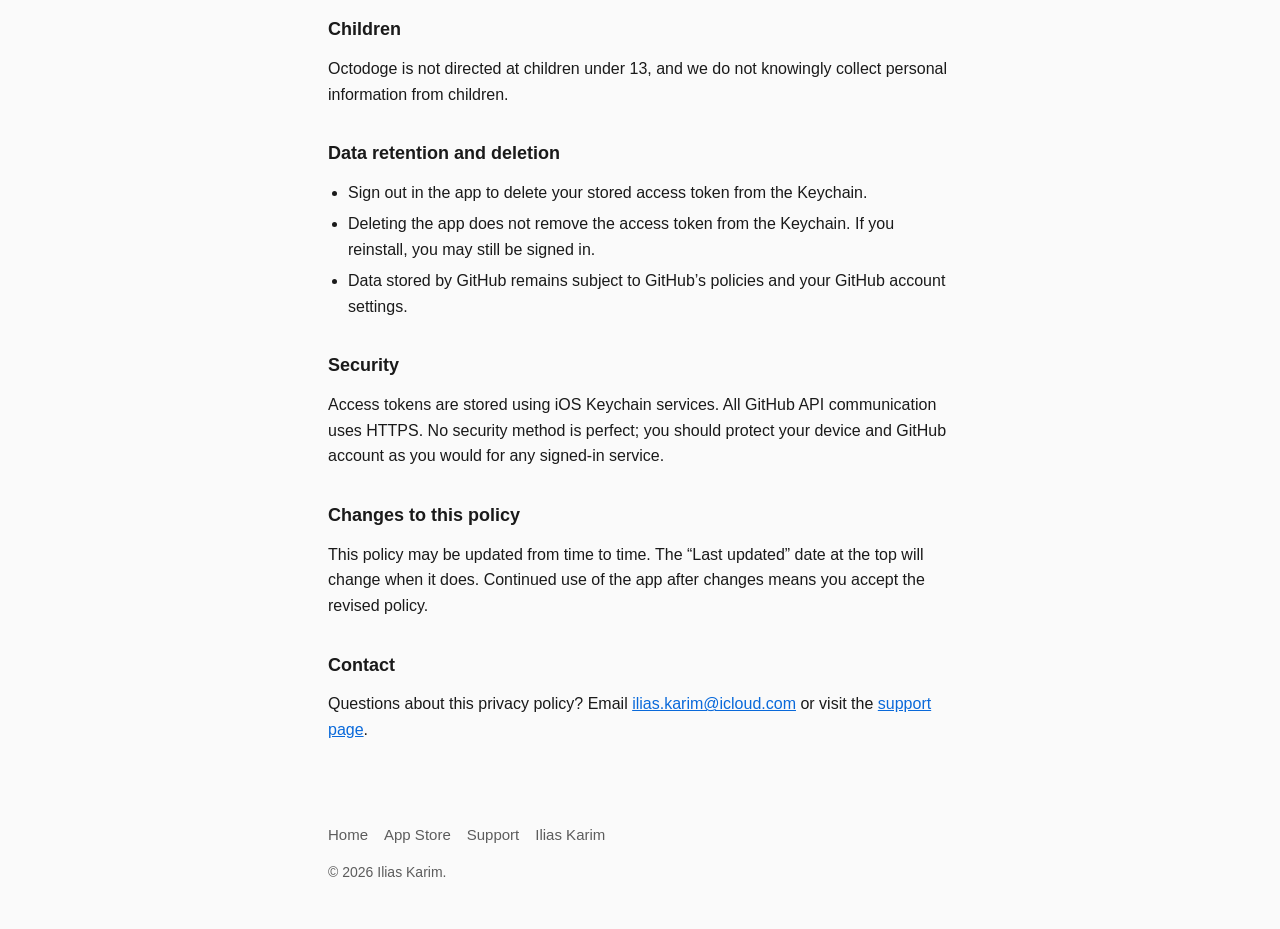
==== commit ef702669: "Tighten token copy: sign out clears Keychain; uninstall does not. Drop the “sign out before deleting" ====
--- a/privacy/index.html
+++ b/privacy/index.html
@@ -131,9 +131,8 @@
       <ul>
         <li>Sign out in the app to delete your stored access token from the Keychain.</li>
         <li>
-          Deleting the app removes other locally stored app data, but your access token may remain
-          in the iOS Keychain and restore your signed-in session if you reinstall. Sign out before
-          deleting the app if you want the token removed from this device.
+          Deleting the app does not remove the access token from the Keychain. If you reinstall,
+          you may still be signed in.
         </li>
         <li>Data stored by GitHub remains subject to GitHub’s policies and your GitHub account settings.</li>
       </ul>
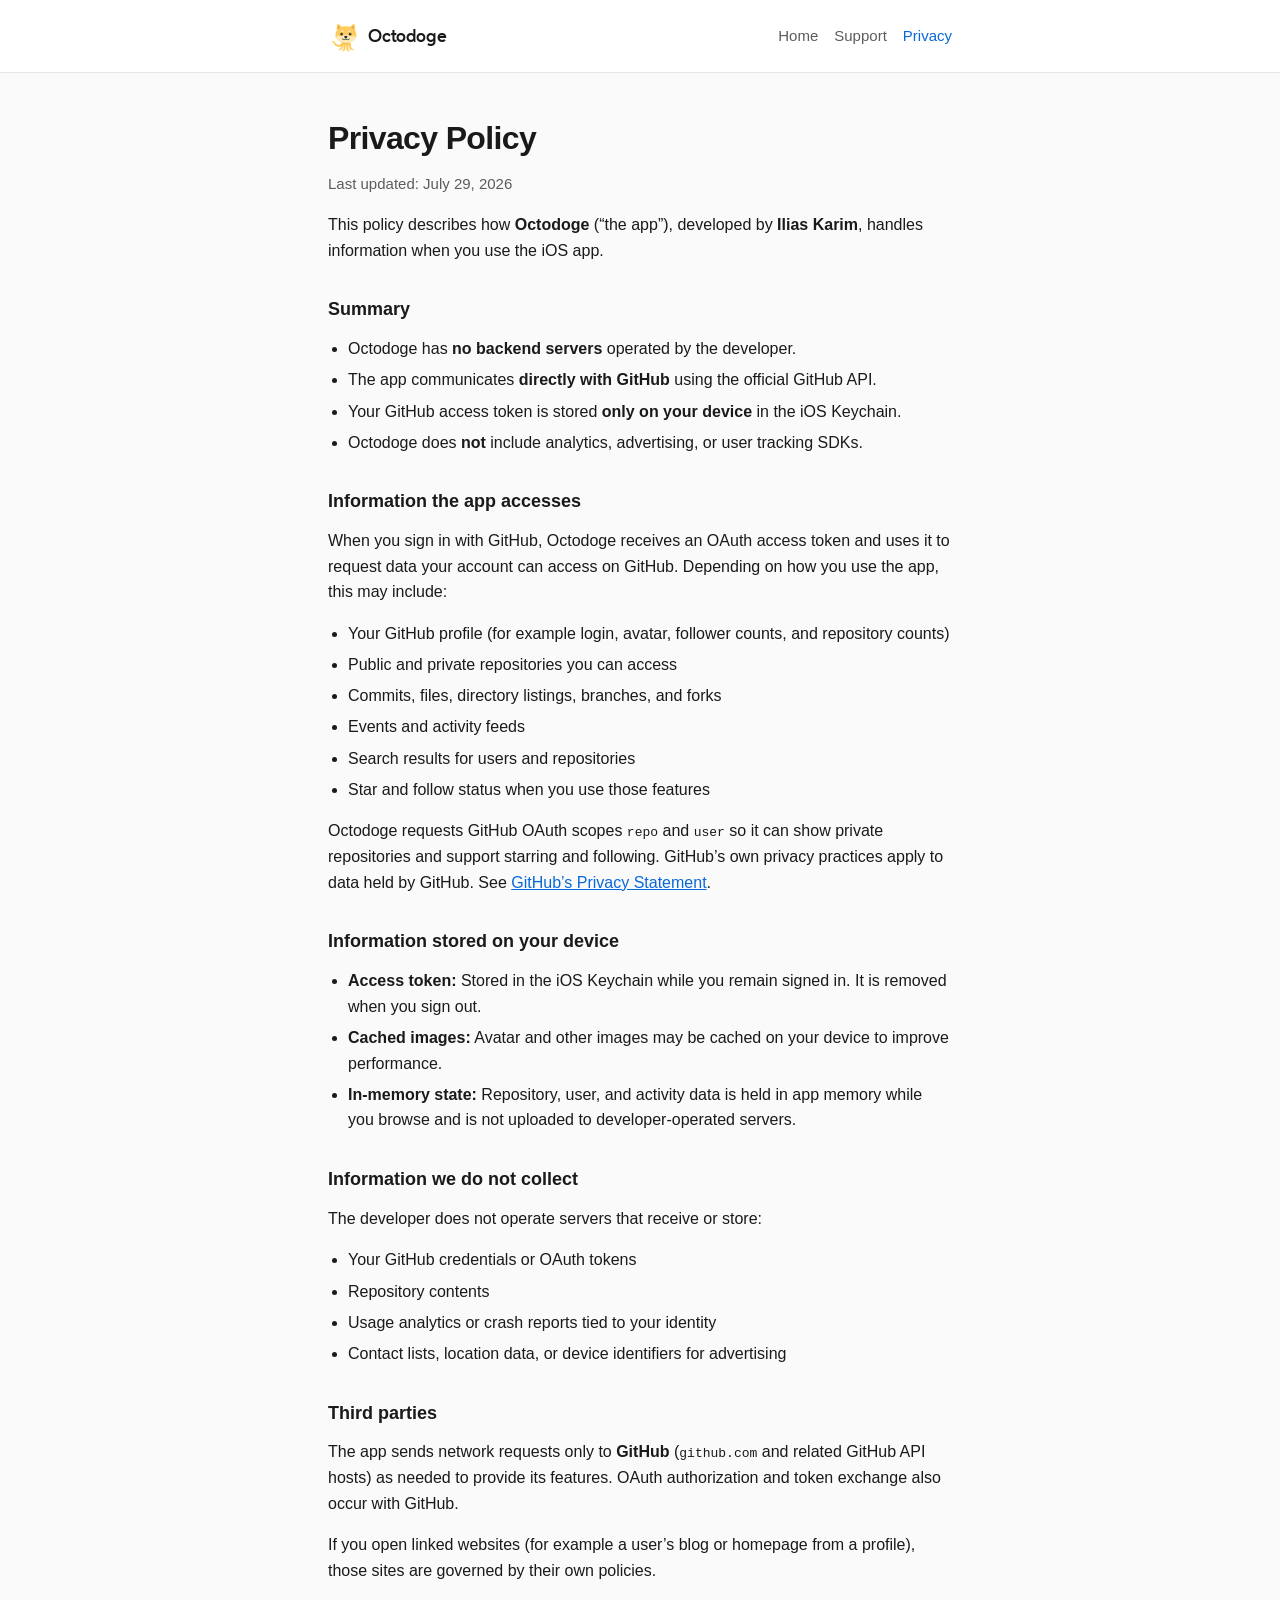
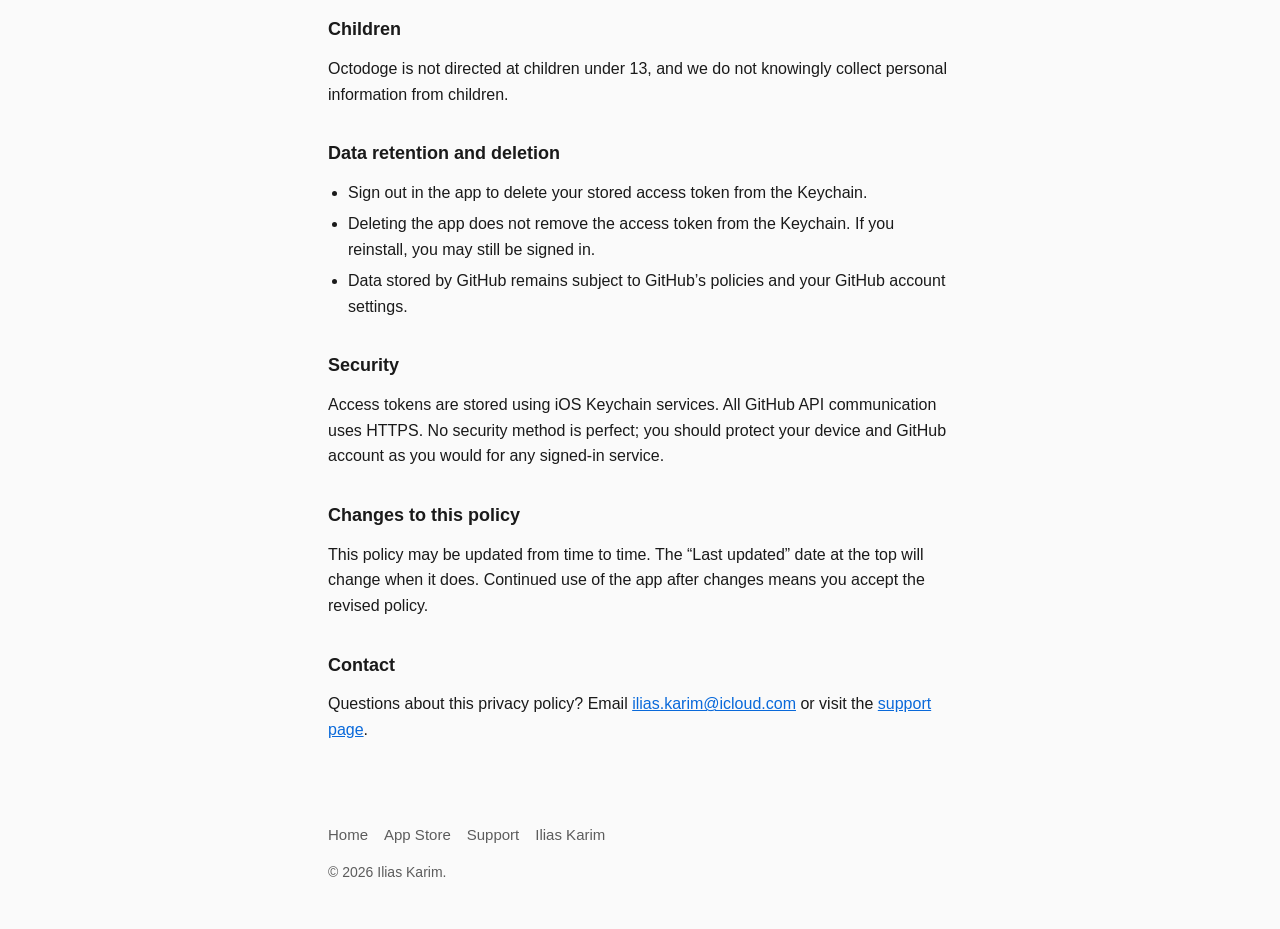
==== commit 2b7aabca: "Render Octodoge brandmark in Ageo Self-host Ageo Bold as WOFF2 and apply it to the header logo wordm" ====
--- a/privacy/index.html
+++ b/privacy/index.html
@@ -39,7 +39,7 @@
       <div class="header-inner">
         <a class="logo" href="/">
           <img src="/assets/octodoge.png" width="32" height="32" alt="" />
-          <span>Octodoge</span>
+          <span class="brandmark">Octodoge</span>
         </a>
         <nav aria-label="Site">
           <a href="/">Home</a>
--- a/styles.css
+++ b/styles.css
@@ -24,6 +24,14 @@
   box-sizing: border-box;
 }
 
+@font-face {
+  font-family: "Ageo";
+  src: url("/assets/fonts/Ageo-Bold.woff2") format("woff2");
+  font-weight: 700;
+  font-style: normal;
+  font-display: swap;
+}
+
 body {
   margin: 0;
   font-family: -apple-system, BlinkMacSystemFont, "Segoe UI", Roboto, Helvetica, Arial, sans-serif;
@@ -59,9 +67,11 @@
   display: inline-flex;
   align-items: center;
   gap: 0.5rem;
+  font-family: "Ageo", -apple-system, BlinkMacSystemFont, "Segoe UI", sans-serif;
   font-size: 1.125rem;
   font-weight: 700;
   line-height: 1;
+  letter-spacing: -0.01em;
   color: var(--text);
   text-decoration: none;
 }
